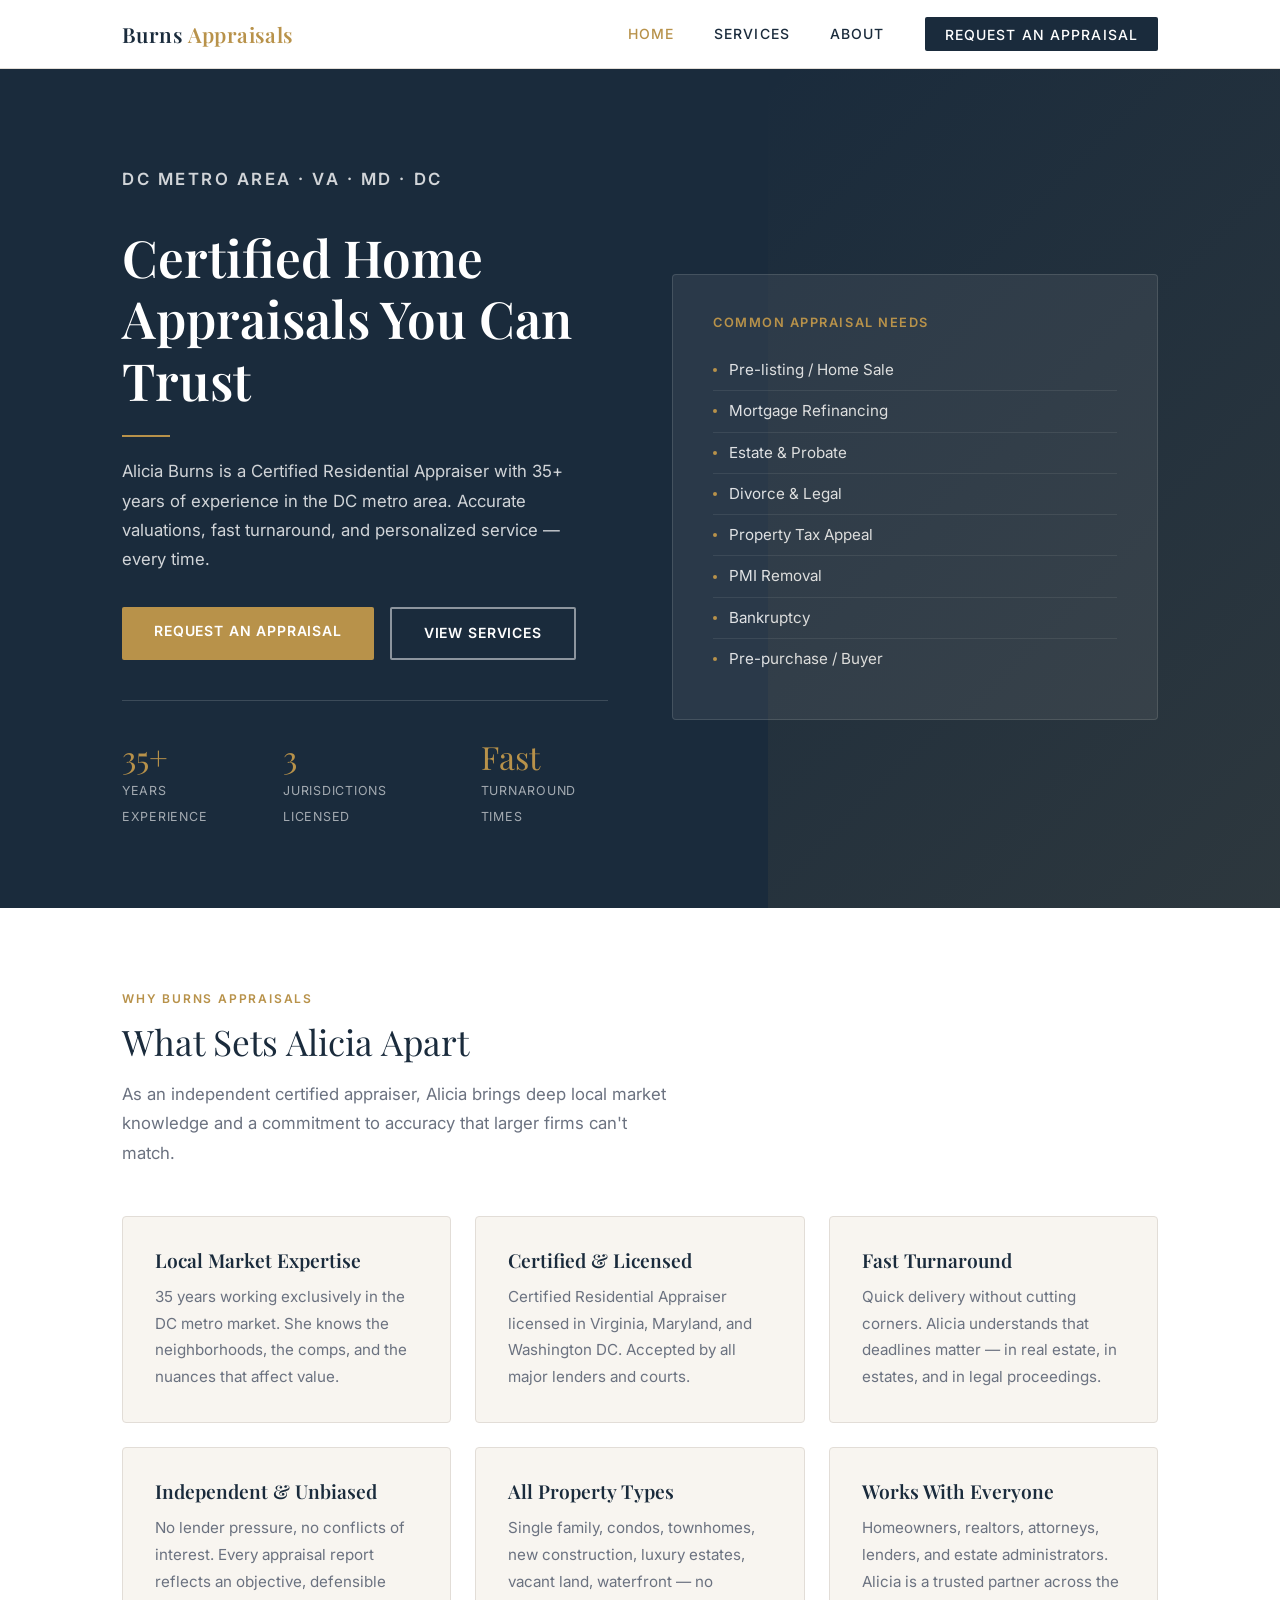
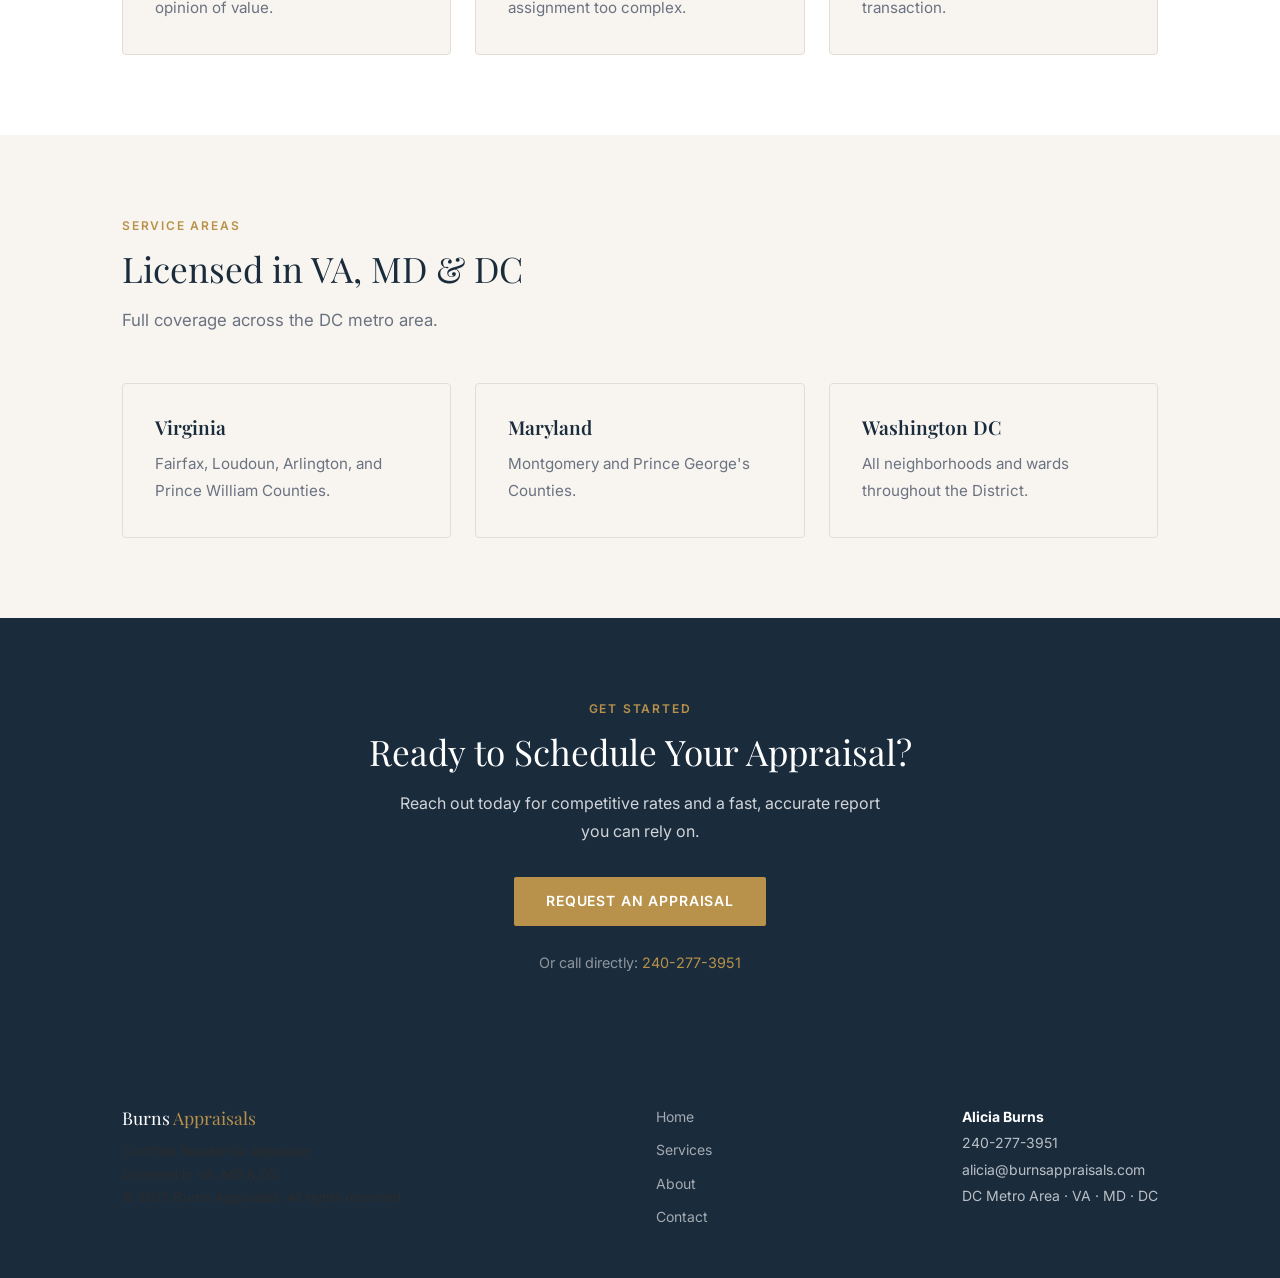
==== index.html @ 236db865 "Initial site build" ====
<!DOCTYPE html>
<html lang="en">
<head>
  <meta charset="UTF-8" />
  <meta name="viewport" content="width=device-width, initial-scale=1.0" />
  <title>Burns Appraisals | Certified Residential Appraiser — DC Metro Area</title>
  <meta name="description" content="Accurate, reliable home appraisals for the DC metro area. Certified in VA, MD & DC. Pre-listing, estate, divorce, PMI removal and more. Fast turnaround." />
  <link rel="stylesheet" href="style.css" />
</head>
<body>

<nav>
  <div class="nav-inner">
    <a href="index.html" class="nav-logo">Burns <span>Appraisals</span></a>
    <ul class="nav-links">
      <li><a href="index.html" class="active">Home</a></li>
      <li><a href="services.html">Services</a></li>
      <li><a href="about.html">About</a></li>
      <li><a href="contact.html" class="nav-cta">Request an Appraisal</a></li>
    </ul>
  </div>
</nav>

<!-- HERO -->
<section class="hero">
  <div class="hero-inner">
    <div>
      <p class="hero-eyebrow">DC Metro Area · VA · MD · DC</p>
      <h1>Certified Home Appraisals You Can Trust</h1>
      <div class="gold-rule"></div>
      <p>Alicia Burns is a Certified Residential Appraiser with 35+ years of experience in the DC metro area. Accurate valuations, fast turnaround, and personalized service — every time.</p>
      <div style="display:flex; gap:1rem; flex-wrap:wrap;">
        <a href="contact.html" class="btn btn-primary">Request an Appraisal</a>
        <a href="services.html" class="btn btn-outline-white">View Services</a>
      </div>
      <div class="hero-stats">
        <div>
          <span class="stat-num">35+</span>
          <span class="stat-label">Years Experience</span>
        </div>
        <div>
          <span class="stat-num">3</span>
          <span class="stat-label">Jurisdictions Licensed</span>
        </div>
        <div>
          <span class="stat-num">Fast</span>
          <span class="stat-label">Turnaround Times</span>
        </div>
      </div>
    </div>
    <div class="hero-card">
      <h3>Common Appraisal Needs</h3>
      <ul>
        <li>Pre-listing / Home Sale</li>
        <li>Mortgage Refinancing</li>
        <li>Estate &amp; Probate</li>
        <li>Divorce &amp; Legal</li>
        <li>Property Tax Appeal</li>
        <li>PMI Removal</li>
        <li>Bankruptcy</li>
        <li>Pre-purchase / Buyer</li>
      </ul>
    </div>
  </div>
</section>

<!-- WHY BURNS -->
<section>
  <div class="container">
    <p class="section-eyebrow">Why Burns Appraisals</p>
    <h2 class="section-title">What Sets Alicia Apart</h2>
    <p class="section-sub">As an independent certified appraiser, Alicia brings deep local market knowledge and a commitment to accuracy that larger firms can't match.</p>
    <div class="card-grid card-grid-3">
      <div class="card">
        <h3>Local Market Expertise</h3>
        <p>35 years working exclusively in the DC metro market. She knows the neighborhoods, the comps, and the nuances that affect value.</p>
      </div>
      <div class="card">
        <h3>Certified &amp; Licensed</h3>
        <p>Certified Residential Appraiser licensed in Virginia, Maryland, and Washington DC. Accepted by all major lenders and courts.</p>
      </div>
      <div class="card">
        <h3>Fast Turnaround</h3>
        <p>Quick delivery without cutting corners. Alicia understands that deadlines matter — in real estate, in estates, and in legal proceedings.</p>
      </div>
      <div class="card">
        <h3>Independent &amp; Unbiased</h3>
        <p>No lender pressure, no conflicts of interest. Every appraisal report reflects an objective, defensible opinion of value.</p>
      </div>
      <div class="card">
        <h3>All Property Types</h3>
        <p>Single family, condos, townhomes, new construction, luxury estates, vacant land, waterfront — no assignment too complex.</p>
      </div>
      <div class="card">
        <h3>Works With Everyone</h3>
        <p>Homeowners, realtors, attorneys, lenders, and estate administrators. Alicia is a trusted partner across the transaction.</p>
      </div>
    </div>
  </div>
</section>

<!-- SERVICE AREAS -->
<section class="section-light">
  <div class="container">
    <p class="section-eyebrow">Service Areas</p>
    <h2 class="section-title">Licensed in VA, MD &amp; DC</h2>
    <p class="section-sub">Full coverage across the DC metro area.</p>
    <div class="card-grid card-grid-3">
      <div class="card">
        <h3>Virginia</h3>
        <p>Fairfax, Loudoun, Arlington, and Prince William Counties.</p>
      </div>
      <div class="card">
        <h3>Maryland</h3>
        <p>Montgomery and Prince George's Counties.</p>
      </div>
      <div class="card">
        <h3>Washington DC</h3>
        <p>All neighborhoods and wards throughout the District.</p>
      </div>
    </div>
  </div>
</section>

<!-- CTA BANNER -->
<section class="section-navy">
  <div class="container" style="text-align:center;">
    <p class="section-eyebrow">Get Started</p>
    <h2 style="margin-bottom:1rem;">Ready to Schedule Your Appraisal?</h2>
    <p style="max-width:500px; margin:0 auto 2rem;">Reach out today for competitive rates and a fast, accurate report you can rely on.</p>
    <a href="contact.html" class="btn btn-primary">Request an Appraisal</a>
    <p style="margin-top:1.5rem; font-size:0.9rem; color:rgba(255,255,255,0.5);">Or call directly: <a href="tel:2402773951" style="color:var(--gold);">240-277-3951</a></p>
  </div>
</section>

<footer>
  <div class="footer-inner">
    <div>
      <div class="footer-brand">Burns <span>Appraisals</span></div>
      <p class="footer-copy">Certified Residential Appraiser<br>Licensed in VA, MD &amp; DC<br>© 2025 Burns Appraisals. All rights reserved.</p>
    </div>
    <ul class="footer-links">
      <li><a href="index.html">Home</a></li>
      <li><a href="services.html">Services</a></li>
      <li><a href="about.html">About</a></li>
      <li><a href="contact.html">Contact</a></li>
    </ul>
    <div class="footer-contact">
      <strong style="color:var(--white);">Alicia Burns</strong><br>
      <a href="tel:2402773951">240-277-3951</a><br>
      <a href="mailto:alicia@burnsappraisals.com">alicia@burnsappraisals.com</a><br>
      DC Metro Area · VA · MD · DC
    </div>
  </div>
</footer>

</body>
</html>
---- style.css ----
/* =============================================
   BURNS APPRAISALS — Global Styles
   burnsappraisals.net
   ============================================= */

@import url('https://fonts.googleapis.com/css2?family=Playfair+Display:wght@400;600&family=Inter:wght@300;400;500;600&display=swap');

:root {
  --navy:    #1a2b3c;
  --slate:   #3a5068;
  --gold:    #b8924a;
  --cream:   #f8f5f0;
  --white:   #ffffff;
  --text:    #2c2c2c;
  --muted:   #6b7280;
  --border:  #e2ddd7;
}

*, *::before, *::after { box-sizing: border-box; margin: 0; padding: 0; }

html { scroll-behavior: smooth; }

body {
  font-family: 'Inter', sans-serif;
  font-weight: 400;
  color: var(--text);
  background: var(--white);
  line-height: 1.6;
}

/* ---- TYPOGRAPHY ---- */
h1, h2, h3 {
  font-family: 'Playfair Display', Georgia, serif;
  line-height: 1.2;
}

h1 { font-size: clamp(2rem, 5vw, 3.2rem); font-weight: 600; }
h2 { font-size: clamp(1.5rem, 3vw, 2.2rem); font-weight: 400; }
h3 { font-size: 1.2rem; font-weight: 600; }

p { font-size: 1rem; line-height: 1.75; color: var(--text); }

a { color: var(--gold); text-decoration: none; }
a:hover { text-decoration: underline; }

/* ---- LAYOUT ---- */
.container {
  max-width: 1100px;
  margin: 0 auto;
  padding: 0 2rem;
}

section { padding: 5rem 0; }

/* ---- NAV ---- */
nav {
  position: sticky;
  top: 0;
  z-index: 100;
  background: var(--white);
  border-bottom: 1px solid var(--border);
}

.nav-inner {
  display: flex;
  align-items: center;
  justify-content: space-between;
  padding: 1.1rem 2rem;
  max-width: 1100px;
  margin: 0 auto;
}

.nav-logo {
  font-family: 'Playfair Display', serif;
  font-size: 1.3rem;
  color: var(--navy);
  letter-spacing: 0.02em;
  font-weight: 600;
  text-decoration: none;
}

.nav-logo span {
  color: var(--gold);
}

.nav-links {
  display: flex;
  gap: 2.5rem;
  list-style: none;
}

.nav-links a {
  font-size: 0.875rem;
  font-weight: 500;
  letter-spacing: 0.08em;
  text-transform: uppercase;
  color: var(--navy);
  text-decoration: none;
  transition: color 0.2s;
}

.nav-links a:hover,
.nav-links a.active { color: var(--gold); }

.nav-cta {
  background: var(--navy);
  color: var(--white) !important;
  padding: 0.55rem 1.25rem;
  border-radius: 2px;
  transition: background 0.2s !important;
}

.nav-cta:hover { background: var(--slate) !important; color: var(--white) !important; text-decoration: none !important; }

/* ---- HERO ---- */
.hero {
  background: var(--navy);
  color: var(--white);
  padding: 6rem 0 5rem;
  position: relative;
  overflow: hidden;
}

.hero::before {
  content: '';
  position: absolute;
  top: 0; right: 0;
  width: 40%;
  height: 100%;
  background: linear-gradient(135deg, transparent 0%, rgba(184,146,74,0.12) 100%);
  pointer-events: none;
}

.hero-inner {
  max-width: 1100px;
  margin: 0 auto;
  padding: 0 2rem;
  display: grid;
  grid-template-columns: 1fr 1fr;
  gap: 4rem;
  align-items: center;
}

.hero-eyebrow {
  font-size: 0.8rem;
  font-weight: 600;
  letter-spacing: 0.15em;
  text-transform: uppercase;
  color: var(--gold);
  margin-bottom: 1rem;
}

.hero h1 { color: var(--white); margin-bottom: 1.5rem; }

.hero p {
  color: rgba(255,255,255,0.8);
  font-size: 1.05rem;
  margin-bottom: 2rem;
}

.hero-stats {
  display: flex;
  gap: 2.5rem;
  margin-top: 2.5rem;
  padding-top: 2.5rem;
  border-top: 1px solid rgba(255,255,255,0.15);
}

.stat-num {
  font-family: 'Playfair Display', serif;
  font-size: 2rem;
  color: var(--gold);
  display: block;
  line-height: 1;
  margin-bottom: 0.25rem;
}

.stat-label {
  font-size: 0.78rem;
  letter-spacing: 0.06em;
  text-transform: uppercase;
  color: rgba(255,255,255,0.6);
}

.hero-card {
  background: rgba(255,255,255,0.07);
  border: 1px solid rgba(255,255,255,0.12);
  border-radius: 4px;
  padding: 2.5rem;
}

.hero-card h3 {
  color: var(--white);
  font-family: 'Inter', sans-serif;
  font-size: 0.8rem;
  letter-spacing: 0.12em;
  text-transform: uppercase;
  margin-bottom: 1.25rem;
  color: var(--gold);
}

.hero-card ul {
  list-style: none;
}

.hero-card ul li {
  color: rgba(255,255,255,0.85);
  font-size: 0.95rem;
  padding: 0.5rem 0;
  border-bottom: 1px solid rgba(255,255,255,0.08);
  display: flex;
  align-items: center;
  gap: 0.75rem;
}

.hero-card ul li:last-child { border-bottom: none; }

.hero-card ul li::before {
  content: '';
  width: 4px;
  height: 4px;
  background: var(--gold);
  border-radius: 50%;
  flex-shrink: 0;
}

/* ---- BUTTONS ---- */
.btn {
  display: inline-block;
  padding: 0.85rem 2rem;
  font-size: 0.875rem;
  font-weight: 600;
  letter-spacing: 0.06em;
  text-transform: uppercase;
  border-radius: 2px;
  cursor: pointer;
  transition: all 0.2s;
  text-decoration: none;
  border: none;
}

.btn-primary {
  background: var(--gold);
  color: var(--white);
}

.btn-primary:hover { background: #a07840; color: var(--white); text-decoration: none; }

.btn-outline {
  background: transparent;
  color: var(--navy);
  border: 2px solid var(--navy);
}

.btn-outline:hover { background: var(--navy); color: var(--white); text-decoration: none; }

.btn-outline-white {
  background: transparent;
  color: var(--white);
  border: 2px solid rgba(255,255,255,0.5);
}

.btn-outline-white:hover { border-color: var(--white); background: rgba(255,255,255,0.08); color: var(--white); text-decoration: none; }

/* ---- SECTION LABELS ---- */
.section-eyebrow {
  font-size: 0.75rem;
  font-weight: 600;
  letter-spacing: 0.15em;
  text-transform: uppercase;
  color: var(--gold);
  margin-bottom: 0.75rem;
}

.section-title { color: var(--navy); margin-bottom: 1rem; }

.section-sub {
  color: var(--muted);
  font-size: 1.05rem;
  max-width: 560px;
  margin-bottom: 3rem;
}

/* ---- DIVIDER ---- */
.gold-rule {
  width: 48px;
  height: 2px;
  background: var(--gold);
  margin: 1.25rem 0;
}

/* ---- CARDS ---- */
.card-grid {
  display: grid;
  gap: 1.5rem;
}

.card-grid-2 { grid-template-columns: repeat(2, 1fr); }
.card-grid-3 { grid-template-columns: repeat(3, 1fr); }

.card {
  background: var(--cream);
  border: 1px solid var(--border);
  border-radius: 4px;
  padding: 2rem;
}

.card h3 { color: var(--navy); margin-bottom: 0.75rem; }
.card p { color: var(--muted); font-size: 0.95rem; }

/* ---- LIGHT SECTION ---- */
.section-light { background: var(--cream); }
.section-navy { background: var(--navy); color: var(--white); }
.section-navy h2 { color: var(--white); }
.section-navy p { color: rgba(255,255,255,0.8); }
.section-navy .section-eyebrow { color: var(--gold); }

/* ---- FOOTER ---- */
footer {
  background: var(--navy);
  color: rgba(255,255,255,0.7);
  padding: 3rem 0;
}

.footer-inner {
  max-width: 1100px;
  margin: 0 auto;
  padding: 0 2rem;
  display: flex;
  justify-content: space-between;
  align-items: flex-start;
  gap: 2rem;
  flex-wrap: wrap;
}

.footer-brand {
  font-family: 'Playfair Display', serif;
  font-size: 1.1rem;
  color: var(--white);
  margin-bottom: 0.5rem;
}

.footer-brand span { color: var(--gold); }

.footer-copy { font-size: 0.82rem; }

.footer-links {
  list-style: none;
  display: flex;
  flex-direction: column;
  gap: 0.5rem;
}

.footer-links a {
  color: rgba(255,255,255,0.6);
  font-size: 0.875rem;
  text-decoration: none;
  transition: color 0.2s;
}

.footer-links a:hover { color: var(--gold); }

.footer-contact { font-size: 0.875rem; line-height: 1.9; }
.footer-contact a { color: rgba(255,255,255,0.7); text-decoration: none; }
.footer-contact a:hover { color: var(--gold); }

/* ---- CONTACT FORM ---- */
.form-group { margin-bottom: 1.25rem; }

label {
  display: block;
  font-size: 0.82rem;
  font-weight: 600;
  letter-spacing: 0.06em;
  text-transform: uppercase;
  color: var(--navy);
  margin-bottom: 0.4rem;
}

input, select, textarea {
  width: 100%;
  padding: 0.75rem 1rem;
  border: 1px solid var(--border);
  border-radius: 2px;
  font-family: 'Inter', sans-serif;
  font-size: 0.95rem;
  color: var(--text);
  background: var(--white);
  transition: border-color 0.2s;
}

input:focus, select:focus, textarea:focus {
  outline: none;
  border-color: var(--gold);
}

textarea { resize: vertical; min-height: 120px; }

/* ---- MOBILE ---- */
@media (max-width: 768px) {
  .hero-inner { grid-template-columns: 1fr; gap: 2.5rem; }
  .hero-card { display: none; }
  .card-grid-2, .card-grid-3 { grid-template-columns: 1fr; }
  .hero-stats { gap: 1.5rem; }
  .nav-links { display: none; }
  .footer-inner { flex-direction: column; }
}
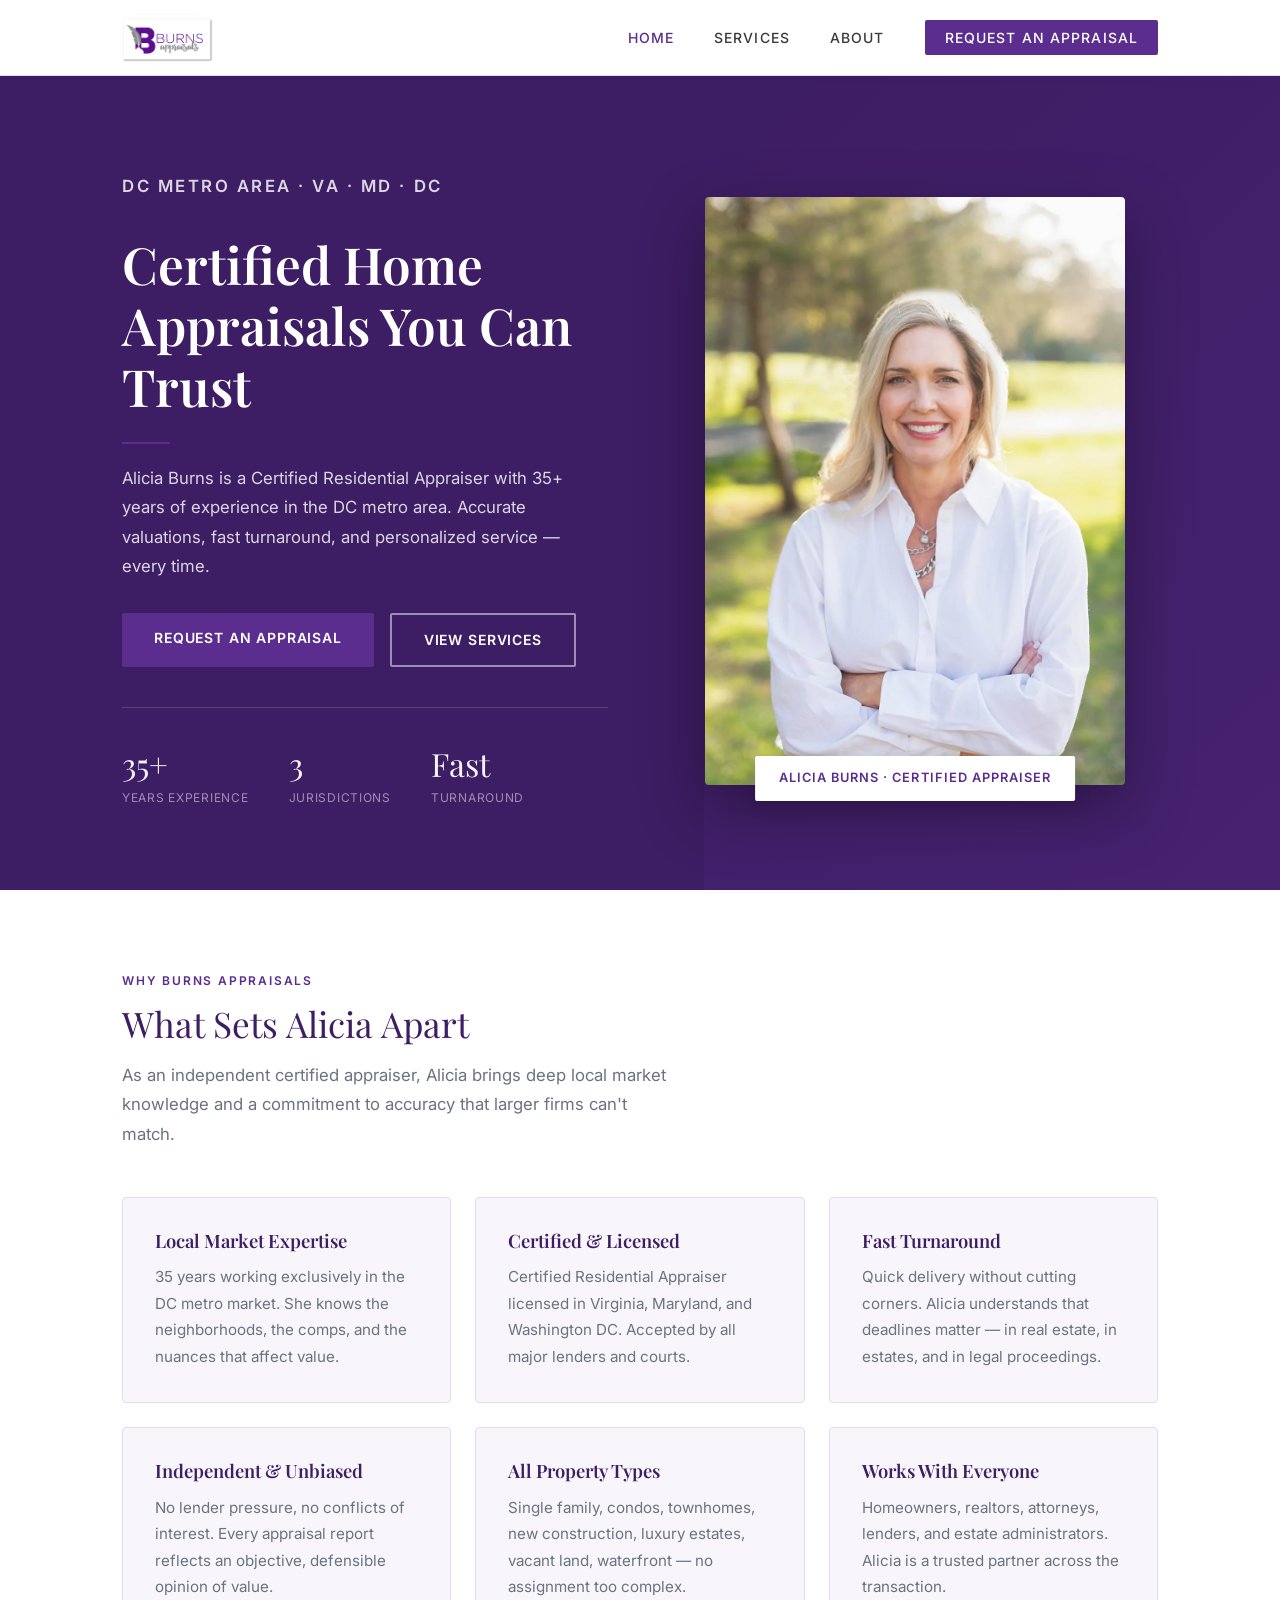
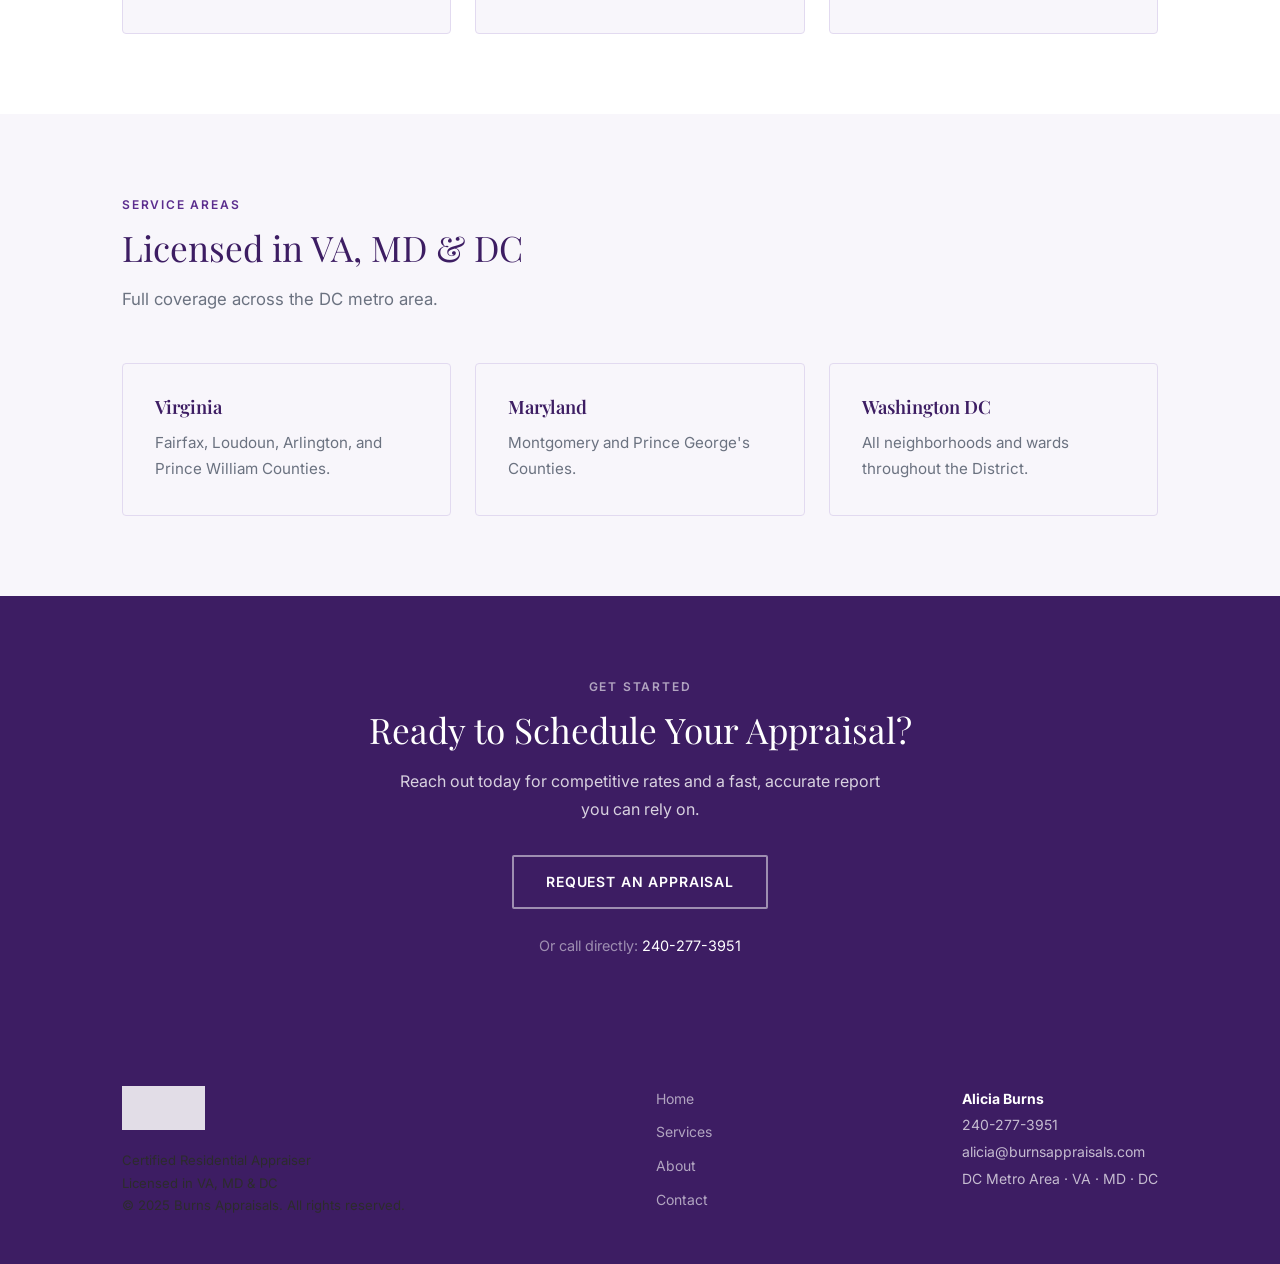
==== commit 5c731da7: "Add logo, photo, and purple brand colors" ====
--- a/index.html
+++ b/index.html
@@ -11,7 +11,7 @@
 
 <nav>
   <div class="nav-inner">
-    <a href="index.html" class="nav-logo">Burns <span>Appraisals</span></a>
+    <a href="index.html" class="nav-logo"><img src="logo.png" alt="Burns Appraisals" /></a>
     <ul class="nav-links">
       <li><a href="index.html" class="active">Home</a></li>
       <li><a href="services.html">Services</a></li>
@@ -27,7 +27,7 @@
     <div>
       <p class="hero-eyebrow">DC Metro Area · VA · MD · DC</p>
       <h1>Certified Home Appraisals You Can Trust</h1>
-      <div class="gold-rule"></div>
+      <div class="purple-rule"></div>
       <p>Alicia Burns is a Certified Residential Appraiser with 35+ years of experience in the DC metro area. Accurate valuations, fast turnaround, and personalized service — every time.</p>
       <div style="display:flex; gap:1rem; flex-wrap:wrap;">
         <a href="contact.html" class="btn btn-primary">Request an Appraisal</a>
@@ -40,26 +40,17 @@
         </div>
         <div>
           <span class="stat-num">3</span>
-          <span class="stat-label">Jurisdictions Licensed</span>
+          <span class="stat-label">Jurisdictions</span>
         </div>
         <div>
           <span class="stat-num">Fast</span>
-          <span class="stat-label">Turnaround Times</span>
+          <span class="stat-label">Turnaround</span>
         </div>
       </div>
     </div>
-    <div class="hero-card">
-      <h3>Common Appraisal Needs</h3>
-      <ul>
-        <li>Pre-listing / Home Sale</li>
-        <li>Mortgage Refinancing</li>
-        <li>Estate &amp; Probate</li>
-        <li>Divorce &amp; Legal</li>
-        <li>Property Tax Appeal</li>
-        <li>PMI Removal</li>
-        <li>Bankruptcy</li>
-        <li>Pre-purchase / Buyer</li>
-      </ul>
+    <div class="hero-photo-wrap">
+      <img src="alicia-burns.webp" alt="Alicia Burns, Certified Residential Appraiser" />
+      <div class="hero-photo-badge">Alicia Burns · Certified Appraiser</div>
     </div>
   </div>
 </section>
@@ -123,20 +114,20 @@
 </section>
 
 <!-- CTA BANNER -->
-<section class="section-navy">
+<section class="section-purple">
   <div class="container" style="text-align:center;">
     <p class="section-eyebrow">Get Started</p>
     <h2 style="margin-bottom:1rem;">Ready to Schedule Your Appraisal?</h2>
     <p style="max-width:500px; margin:0 auto 2rem;">Reach out today for competitive rates and a fast, accurate report you can rely on.</p>
-    <a href="contact.html" class="btn btn-primary">Request an Appraisal</a>
-    <p style="margin-top:1.5rem; font-size:0.9rem; color:rgba(255,255,255,0.5);">Or call directly: <a href="tel:2402773951" style="color:var(--gold);">240-277-3951</a></p>
+    <a href="contact.html" class="btn btn-outline-white">Request an Appraisal</a>
+    <p style="margin-top:1.5rem; font-size:0.9rem; color:rgba(255,255,255,0.5);">Or call directly: <a href="tel:2402773951" style="color:var(--white);">240-277-3951</a></p>
   </div>
 </section>
 
 <footer>
   <div class="footer-inner">
     <div>
-      <div class="footer-brand">Burns <span>Appraisals</span></div>
+      <div class="footer-logo"><img src="logo.png" alt="Burns Appraisals" /></div>
       <p class="footer-copy">Certified Residential Appraiser<br>Licensed in VA, MD &amp; DC<br>© 2025 Burns Appraisals. All rights reserved.</p>
     </div>
     <ul class="footer-links">
--- a/style.css
+++ b/style.css
@@ -6,18 +6,19 @@
 @import url('https://fonts.googleapis.com/css2?family=Playfair+Display:wght@400;600&family=Inter:wght@300;400;500;600&display=swap');
 
 :root {
-  --navy:    #1a2b3c;
-  --slate:   #3a5068;
-  --gold:    #b8924a;
-  --cream:   #f8f5f0;
+  --purple:  #5B2D8E;
+  --purple-dark: #3d1d63;
+  --purple-light: #7340a8;
+  --gray:    #6b7280;
+  --gray-dark: #3a3a3a;
+  --cream:   #f8f6fb;
   --white:   #ffffff;
   --text:    #2c2c2c;
   --muted:   #6b7280;
-  --border:  #e2ddd7;
+  --border:  #e2daf0;
 }
 
 *, *::before, *::after { box-sizing: border-box; margin: 0; padding: 0; }
-
 html { scroll-behavior: smooth; }
 
 body {
@@ -28,7 +29,6 @@
   line-height: 1.6;
 }
 
-/* ---- TYPOGRAPHY ---- */
 h1, h2, h3 {
   font-family: 'Playfair Display', Georgia, serif;
   line-height: 1.2;
@@ -36,20 +36,14 @@
 
 h1 { font-size: clamp(2rem, 5vw, 3.2rem); font-weight: 600; }
 h2 { font-size: clamp(1.5rem, 3vw, 2.2rem); font-weight: 400; }
-h3 { font-size: 1.2rem; font-weight: 600; }
+h3 { font-size: 1.15rem; font-weight: 600; }
 
 p { font-size: 1rem; line-height: 1.75; color: var(--text); }
-
-a { color: var(--gold); text-decoration: none; }
+a { color: var(--purple); text-decoration: none; }
 a:hover { text-decoration: underline; }
 
 /* ---- LAYOUT ---- */
-.container {
-  max-width: 1100px;
-  margin: 0 auto;
-  padding: 0 2rem;
-}
-
+.container { max-width: 1100px; margin: 0 auto; padding: 0 2rem; }
 section { padding: 5rem 0; }
 
 /* ---- NAV ---- */
@@ -59,62 +53,47 @@
   z-index: 100;
   background: var(--white);
   border-bottom: 1px solid var(--border);
+  box-shadow: 0 1px 8px rgba(91,45,142,0.06);
 }
 
 .nav-inner {
   display: flex;
   align-items: center;
   justify-content: space-between;
-  padding: 1.1rem 2rem;
+  padding: 0.85rem 2rem;
   max-width: 1100px;
   margin: 0 auto;
 }
 
-.nav-logo {
-  font-family: 'Playfair Display', serif;
-  font-size: 1.3rem;
-  color: var(--navy);
-  letter-spacing: 0.02em;
-  font-weight: 600;
-  text-decoration: none;
-}
-
-.nav-logo span {
-  color: var(--gold);
-}
-
-.nav-links {
-  display: flex;
-  gap: 2.5rem;
-  list-style: none;
-}
+.nav-logo img { height: 48px; width: auto; display: block; }
+
+.nav-links { display: flex; gap: 2.5rem; list-style: none; align-items: center; }
 
 .nav-links a {
   font-size: 0.875rem;
   font-weight: 500;
   letter-spacing: 0.08em;
   text-transform: uppercase;
-  color: var(--navy);
+  color: var(--gray-dark);
   text-decoration: none;
   transition: color 0.2s;
 }
 
-.nav-links a:hover,
-.nav-links a.active { color: var(--gold); }
+.nav-links a:hover, .nav-links a.active { color: var(--purple); }
 
 .nav-cta {
-  background: var(--navy);
+  background: var(--purple) !important;
   color: var(--white) !important;
   padding: 0.55rem 1.25rem;
   border-radius: 2px;
   transition: background 0.2s !important;
 }
 
-.nav-cta:hover { background: var(--slate) !important; color: var(--white) !important; text-decoration: none !important; }
+.nav-cta:hover { background: var(--purple-dark) !important; text-decoration: none !important; }
 
 /* ---- HERO ---- */
 .hero {
-  background: var(--navy);
+  background: var(--purple-dark);
   color: var(--white);
   padding: 6rem 0 5rem;
   position: relative;
@@ -125,9 +104,9 @@
   content: '';
   position: absolute;
   top: 0; right: 0;
-  width: 40%;
+  width: 45%;
   height: 100%;
-  background: linear-gradient(135deg, transparent 0%, rgba(184,146,74,0.12) 100%);
+  background: linear-gradient(135deg, transparent 0%, rgba(91,45,142,0.3) 100%);
   pointer-events: none;
 }
 
@@ -146,17 +125,12 @@
   font-weight: 600;
   letter-spacing: 0.15em;
   text-transform: uppercase;
-  color: var(--gold);
+  color: rgba(255,255,255,0.6);
   margin-bottom: 1rem;
 }
 
 .hero h1 { color: var(--white); margin-bottom: 1.5rem; }
-
-.hero p {
-  color: rgba(255,255,255,0.8);
-  font-size: 1.05rem;
-  margin-bottom: 2rem;
-}
+.hero p { color: rgba(255,255,255,0.82); font-size: 1.05rem; margin-bottom: 2rem; }
 
 .hero-stats {
   display: flex;
@@ -169,59 +143,48 @@
 .stat-num {
   font-family: 'Playfair Display', serif;
   font-size: 2rem;
-  color: var(--gold);
+  color: rgba(255,255,255,0.95);
   display: block;
   line-height: 1;
   margin-bottom: 0.25rem;
 }
 
 .stat-label {
-  font-size: 0.78rem;
+  font-size: 0.75rem;
   letter-spacing: 0.06em;
   text-transform: uppercase;
-  color: rgba(255,255,255,0.6);
-}
-
-.hero-card {
-  background: rgba(255,255,255,0.07);
-  border: 1px solid rgba(255,255,255,0.12);
+  color: rgba(255,255,255,0.5);
+}
+
+/* Hero photo card */
+.hero-photo-wrap {
+  position: relative;
+}
+
+.hero-photo-wrap img {
+  width: 100%;
+  max-width: 420px;
   border-radius: 4px;
-  padding: 2.5rem;
-}
-
-.hero-card h3 {
-  color: var(--white);
-  font-family: 'Inter', sans-serif;
+  display: block;
+  margin: 0 auto;
+  box-shadow: 0 24px 64px rgba(0,0,0,0.35);
+}
+
+.hero-photo-badge {
+  position: absolute;
+  bottom: -1rem;
+  left: 50%;
+  transform: translateX(-50%);
+  background: var(--white);
+  color: var(--purple);
+  padding: 0.75rem 1.5rem;
+  border-radius: 2px;
   font-size: 0.8rem;
-  letter-spacing: 0.12em;
-  text-transform: uppercase;
-  margin-bottom: 1.25rem;
-  color: var(--gold);
-}
-
-.hero-card ul {
-  list-style: none;
-}
-
-.hero-card ul li {
-  color: rgba(255,255,255,0.85);
-  font-size: 0.95rem;
-  padding: 0.5rem 0;
-  border-bottom: 1px solid rgba(255,255,255,0.08);
-  display: flex;
-  align-items: center;
-  gap: 0.75rem;
-}
-
-.hero-card ul li:last-child { border-bottom: none; }
-
-.hero-card ul li::before {
-  content: '';
-  width: 4px;
-  height: 4px;
-  background: var(--gold);
-  border-radius: 50%;
-  flex-shrink: 0;
+  font-weight: 600;
+  letter-spacing: 0.08em;
+  text-transform: uppercase;
+  white-space: nowrap;
+  box-shadow: 0 4px 16px rgba(0,0,0,0.15);
 }
 
 /* ---- BUTTONS ---- */
@@ -239,28 +202,14 @@
   border: none;
 }
 
-.btn-primary {
-  background: var(--gold);
-  color: var(--white);
-}
-
-.btn-primary:hover { background: #a07840; color: var(--white); text-decoration: none; }
-
-.btn-outline {
-  background: transparent;
-  color: var(--navy);
-  border: 2px solid var(--navy);
-}
-
-.btn-outline:hover { background: var(--navy); color: var(--white); text-decoration: none; }
-
-.btn-outline-white {
-  background: transparent;
-  color: var(--white);
-  border: 2px solid rgba(255,255,255,0.5);
-}
-
-.btn-outline-white:hover { border-color: var(--white); background: rgba(255,255,255,0.08); color: var(--white); text-decoration: none; }
+.btn-primary { background: var(--purple); color: var(--white); }
+.btn-primary:hover { background: var(--purple-dark); color: var(--white); text-decoration: none; }
+
+.btn-outline { background: transparent; color: var(--purple); border: 2px solid var(--purple); }
+.btn-outline:hover { background: var(--purple); color: var(--white); text-decoration: none; }
+
+.btn-outline-white { background: transparent; color: var(--white); border: 2px solid rgba(255,255,255,0.5); }
+.btn-outline-white:hover { border-color: var(--white); background: rgba(255,255,255,0.1); color: var(--white); text-decoration: none; }
 
 /* ---- SECTION LABELS ---- */
 .section-eyebrow {
@@ -268,33 +217,17 @@
   font-weight: 600;
   letter-spacing: 0.15em;
   text-transform: uppercase;
-  color: var(--gold);
+  color: var(--purple);
   margin-bottom: 0.75rem;
 }
 
-.section-title { color: var(--navy); margin-bottom: 1rem; }
-
-.section-sub {
-  color: var(--muted);
-  font-size: 1.05rem;
-  max-width: 560px;
-  margin-bottom: 3rem;
-}
-
-/* ---- DIVIDER ---- */
-.gold-rule {
-  width: 48px;
-  height: 2px;
-  background: var(--gold);
-  margin: 1.25rem 0;
-}
+.section-title { color: var(--purple-dark); margin-bottom: 1rem; }
+.section-sub { color: var(--muted); font-size: 1.05rem; max-width: 560px; margin-bottom: 3rem; }
+
+.purple-rule { width: 48px; height: 2px; background: var(--purple); margin: 1.25rem 0; }
 
 /* ---- CARDS ---- */
-.card-grid {
-  display: grid;
-  gap: 1.5rem;
-}
-
+.card-grid { display: grid; gap: 1.5rem; }
 .card-grid-2 { grid-template-columns: repeat(2, 1fr); }
 .card-grid-3 { grid-template-columns: repeat(3, 1fr); }
 
@@ -305,19 +238,23 @@
   padding: 2rem;
 }
 
-.card h3 { color: var(--navy); margin-bottom: 0.75rem; }
+.card h3 { color: var(--purple-dark); margin-bottom: 0.75rem; }
 .card p { color: var(--muted); font-size: 0.95rem; }
 
-/* ---- LIGHT SECTION ---- */
+/* ---- SECTIONS ---- */
 .section-light { background: var(--cream); }
-.section-navy { background: var(--navy); color: var(--white); }
-.section-navy h2 { color: var(--white); }
-.section-navy p { color: rgba(255,255,255,0.8); }
-.section-navy .section-eyebrow { color: var(--gold); }
+
+.section-purple {
+  background: var(--purple-dark);
+  color: var(--white);
+}
+.section-purple h2 { color: var(--white); }
+.section-purple p { color: rgba(255,255,255,0.8); }
+.section-purple .section-eyebrow { color: rgba(255,255,255,0.6); }
 
 /* ---- FOOTER ---- */
 footer {
-  background: var(--navy);
+  background: var(--purple-dark);
   color: rgba(255,255,255,0.7);
   padding: 3rem 0;
 }
@@ -333,38 +270,18 @@
   flex-wrap: wrap;
 }
 
-.footer-brand {
-  font-family: 'Playfair Display', serif;
-  font-size: 1.1rem;
-  color: var(--white);
-  margin-bottom: 0.5rem;
-}
-
-.footer-brand span { color: var(--gold); }
-
-.footer-copy { font-size: 0.82rem; }
-
-.footer-links {
-  list-style: none;
-  display: flex;
-  flex-direction: column;
-  gap: 0.5rem;
-}
-
-.footer-links a {
-  color: rgba(255,255,255,0.6);
-  font-size: 0.875rem;
-  text-decoration: none;
-  transition: color 0.2s;
-}
-
-.footer-links a:hover { color: var(--gold); }
+.footer-logo img { height: 44px; width: auto; filter: brightness(0) invert(1); opacity: 0.85; margin-bottom: 0.75rem; }
+.footer-copy { font-size: 0.82rem; line-height: 1.7; }
+
+.footer-links { list-style: none; display: flex; flex-direction: column; gap: 0.5rem; }
+.footer-links a { color: rgba(255,255,255,0.6); font-size: 0.875rem; text-decoration: none; transition: color 0.2s; }
+.footer-links a:hover { color: var(--white); }
 
 .footer-contact { font-size: 0.875rem; line-height: 1.9; }
 .footer-contact a { color: rgba(255,255,255,0.7); text-decoration: none; }
-.footer-contact a:hover { color: var(--gold); }
-
-/* ---- CONTACT FORM ---- */
+.footer-contact a:hover { color: var(--white); }
+
+/* ---- FORM ---- */
 .form-group { margin-bottom: 1.25rem; }
 
 label {
@@ -373,7 +290,7 @@
   font-weight: 600;
   letter-spacing: 0.06em;
   text-transform: uppercase;
-  color: var(--navy);
+  color: var(--purple-dark);
   margin-bottom: 0.4rem;
 }
 
@@ -389,17 +306,13 @@
   transition: border-color 0.2s;
 }
 
-input:focus, select:focus, textarea:focus {
-  outline: none;
-  border-color: var(--gold);
-}
-
+input:focus, select:focus, textarea:focus { outline: none; border-color: var(--purple); }
 textarea { resize: vertical; min-height: 120px; }
 
 /* ---- MOBILE ---- */
 @media (max-width: 768px) {
   .hero-inner { grid-template-columns: 1fr; gap: 2.5rem; }
-  .hero-card { display: none; }
+  .hero-photo-wrap { display: none; }
   .card-grid-2, .card-grid-3 { grid-template-columns: 1fr; }
   .hero-stats { gap: 1.5rem; }
   .nav-links { display: none; }
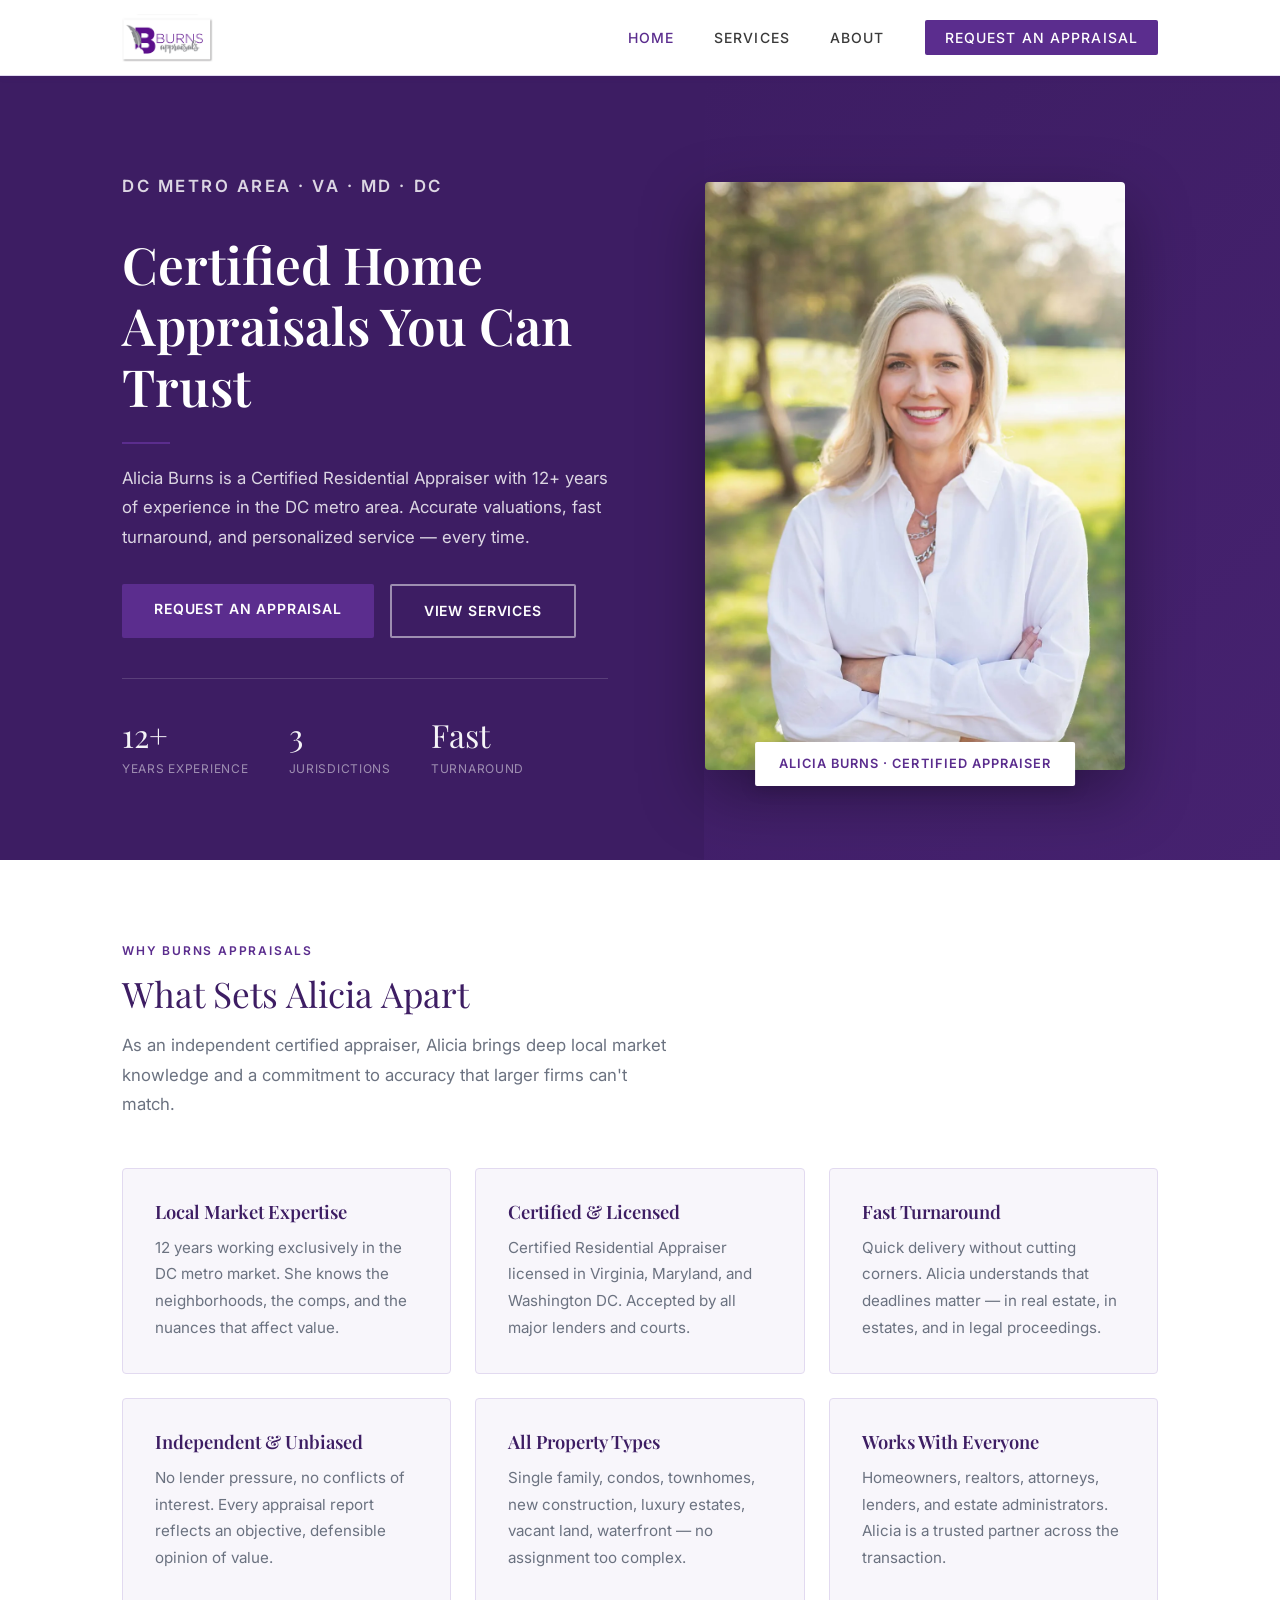
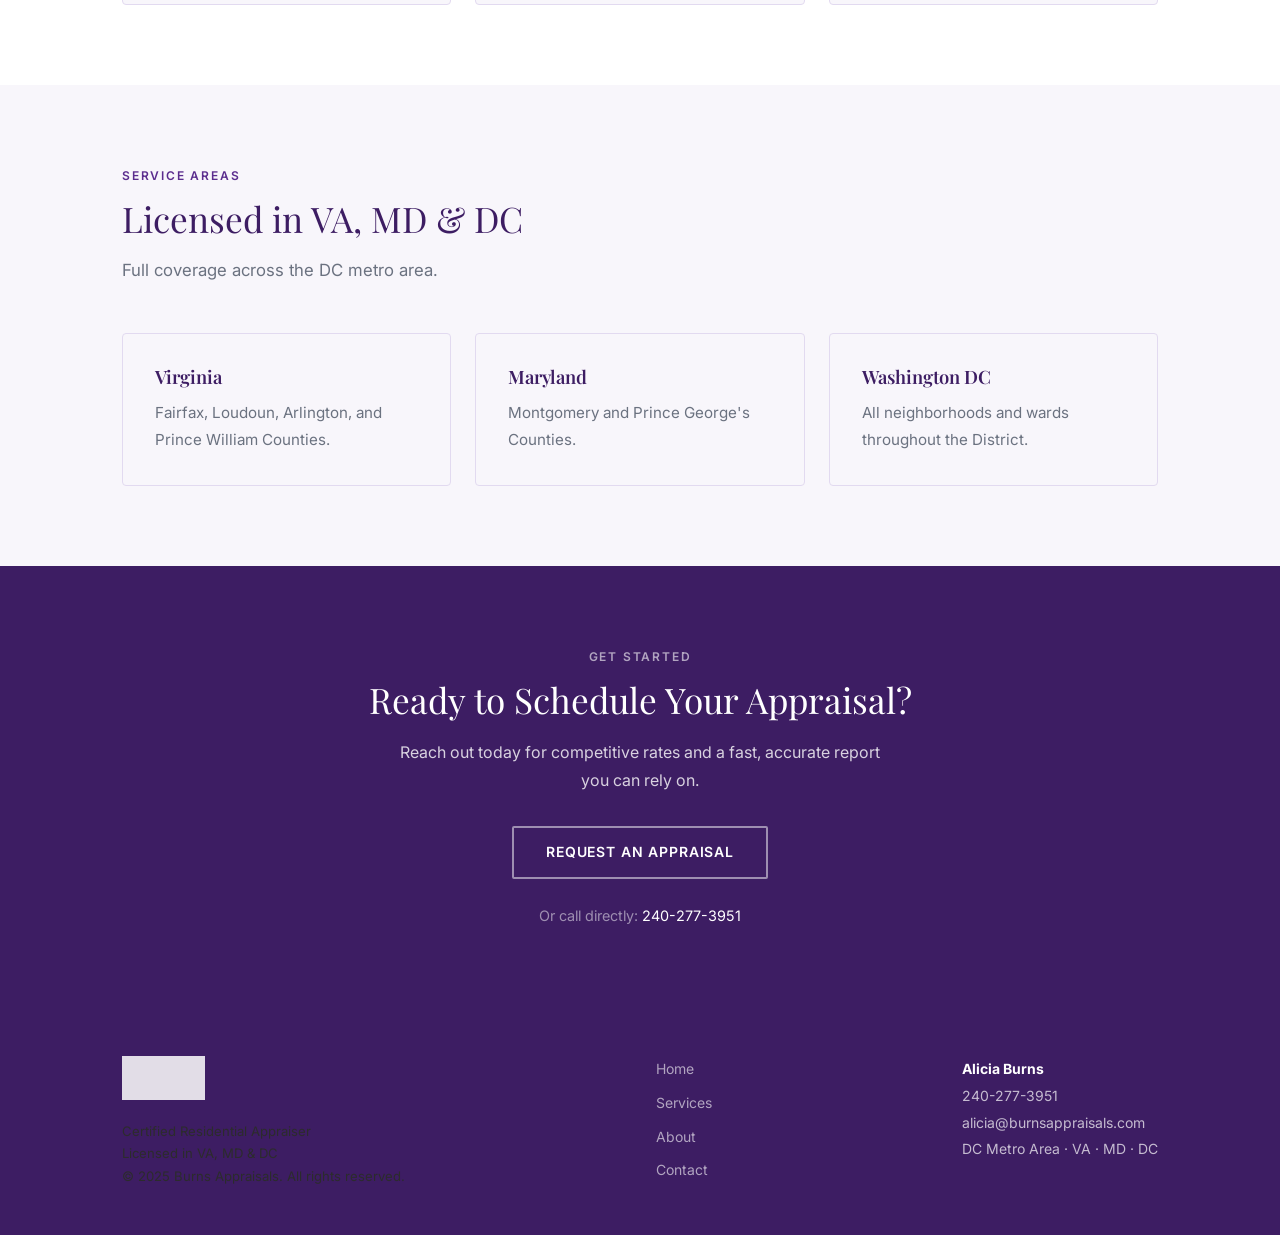
==== commit e10806de: "Update experience from 35 years to 12 years" ====
--- a/index.html
+++ b/index.html
@@ -28,14 +28,14 @@
       <p class="hero-eyebrow">DC Metro Area · VA · MD · DC</p>
       <h1>Certified Home Appraisals You Can Trust</h1>
       <div class="purple-rule"></div>
-      <p>Alicia Burns is a Certified Residential Appraiser with 35+ years of experience in the DC metro area. Accurate valuations, fast turnaround, and personalized service — every time.</p>
+      <p>Alicia Burns is a Certified Residential Appraiser with 12+ years of experience in the DC metro area. Accurate valuations, fast turnaround, and personalized service — every time.</p>
       <div style="display:flex; gap:1rem; flex-wrap:wrap;">
         <a href="contact.html" class="btn btn-primary">Request an Appraisal</a>
         <a href="services.html" class="btn btn-outline-white">View Services</a>
       </div>
       <div class="hero-stats">
         <div>
-          <span class="stat-num">35+</span>
+          <span class="stat-num">12+</span>
           <span class="stat-label">Years Experience</span>
         </div>
         <div>
@@ -64,7 +64,7 @@
     <div class="card-grid card-grid-3">
       <div class="card">
         <h3>Local Market Expertise</h3>
-        <p>35 years working exclusively in the DC metro market. She knows the neighborhoods, the comps, and the nuances that affect value.</p>
+        <p>12 years working exclusively in the DC metro market. She knows the neighborhoods, the comps, and the nuances that affect value.</p>
       </div>
       <div class="card">
         <h3>Certified &amp; Licensed</h3>
--- a/style.css
+++ b/style.css
@@ -312,7 +312,9 @@
 /* ---- MOBILE ---- */
 @media (max-width: 768px) {
   .hero-inner { grid-template-columns: 1fr; gap: 2.5rem; }
-  .hero-photo-wrap { display: none; }
+  .hero-photo-wrap { order: -1; margin-bottom: 1rem; text-align: center; }
+  .hero-photo-wrap img { max-width: 260px; }
+  .hero-photo-badge { position: static; transform: none; display: inline-block; margin-top: 0.75rem; }
   .card-grid-2, .card-grid-3 { grid-template-columns: 1fr; }
   .hero-stats { gap: 1.5rem; }
   .nav-links { display: none; }
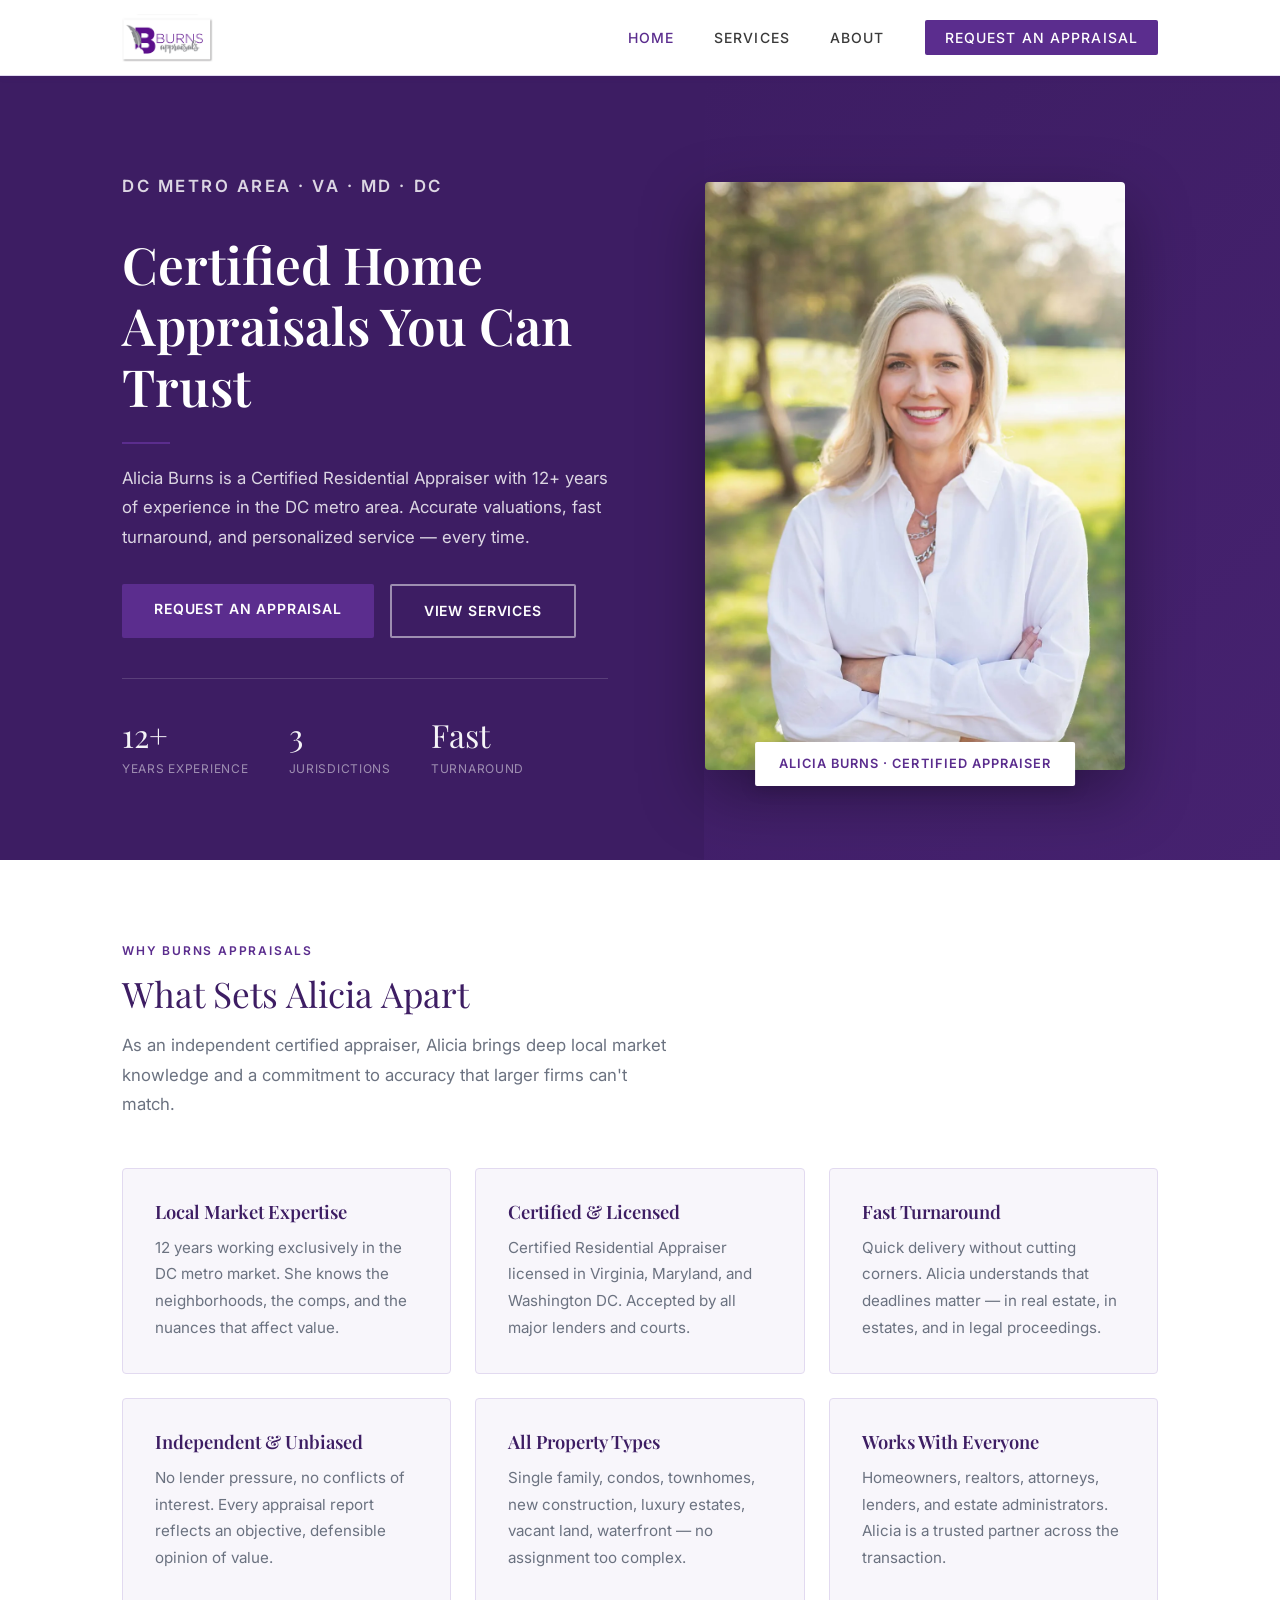
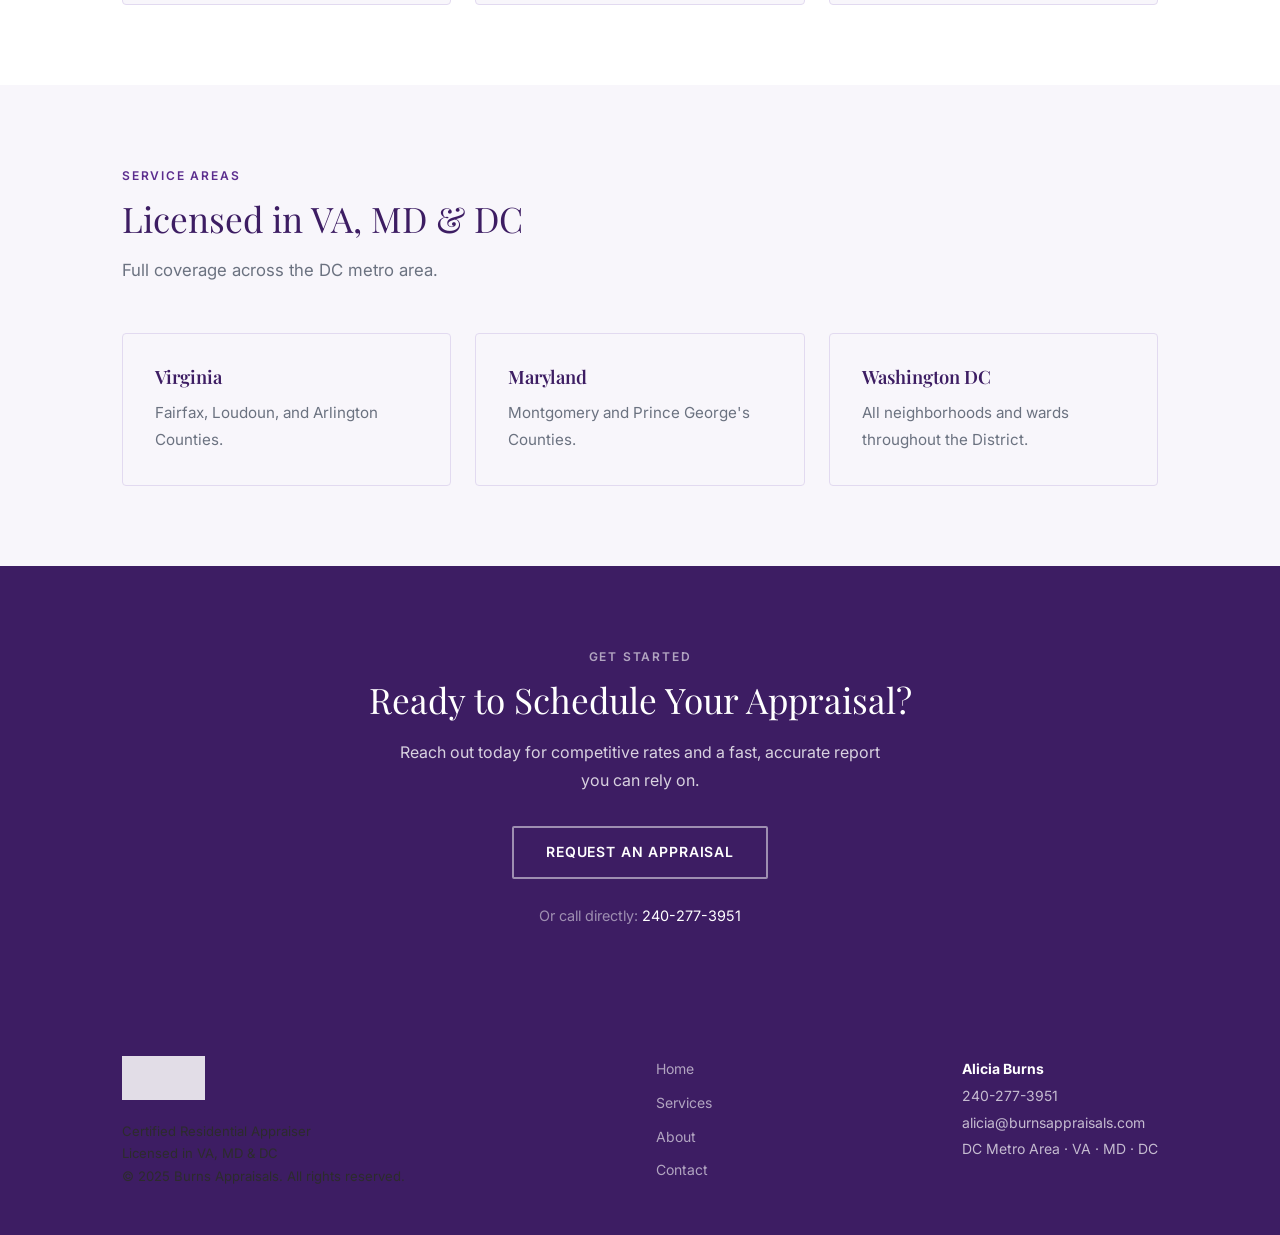
==== commit d09e0380: "Fix experience wording consistency, remove Prince William County from service areas" ====
--- a/index.html
+++ b/index.html
@@ -99,7 +99,7 @@
     <div class="card-grid card-grid-3">
       <div class="card">
         <h3>Virginia</h3>
-        <p>Fairfax, Loudoun, Arlington, and Prince William Counties.</p>
+        <p>Fairfax, Loudoun, and Arlington Counties.</p>
       </div>
       <div class="card">
         <h3>Maryland</h3>
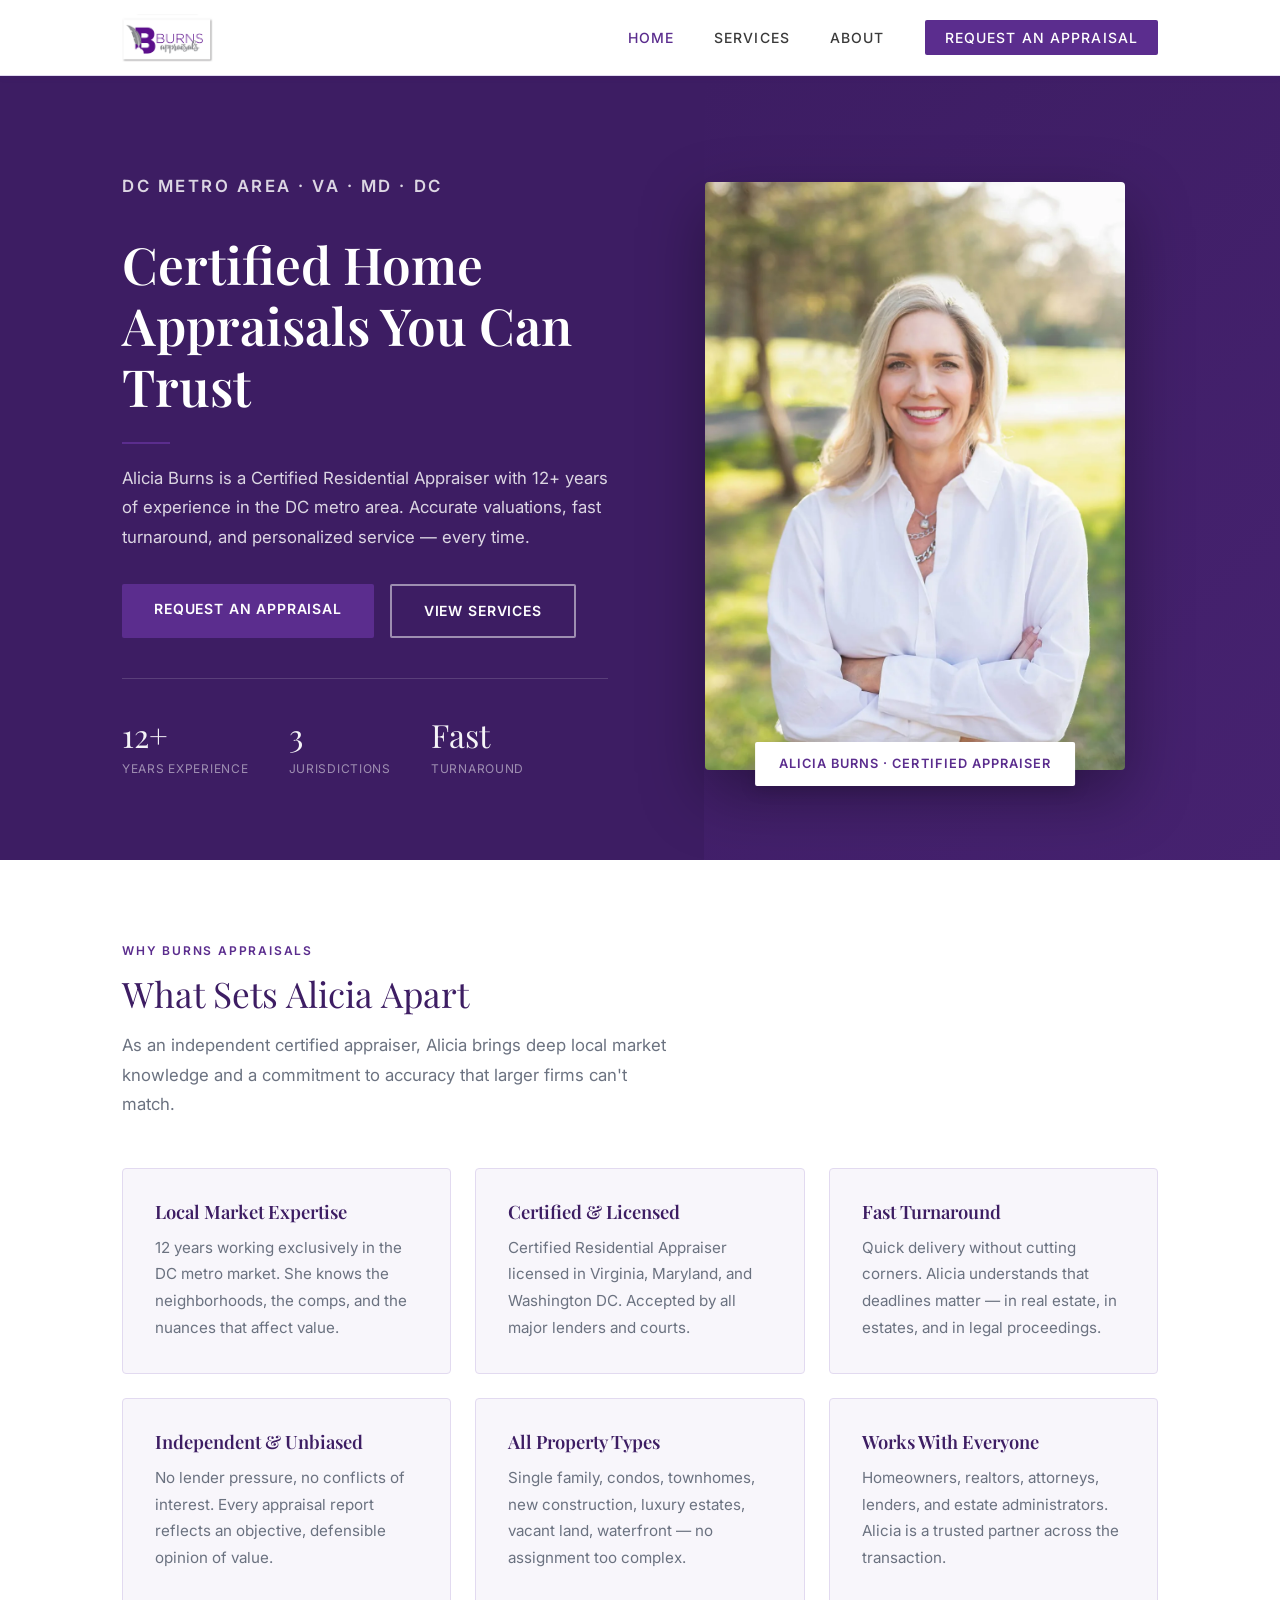
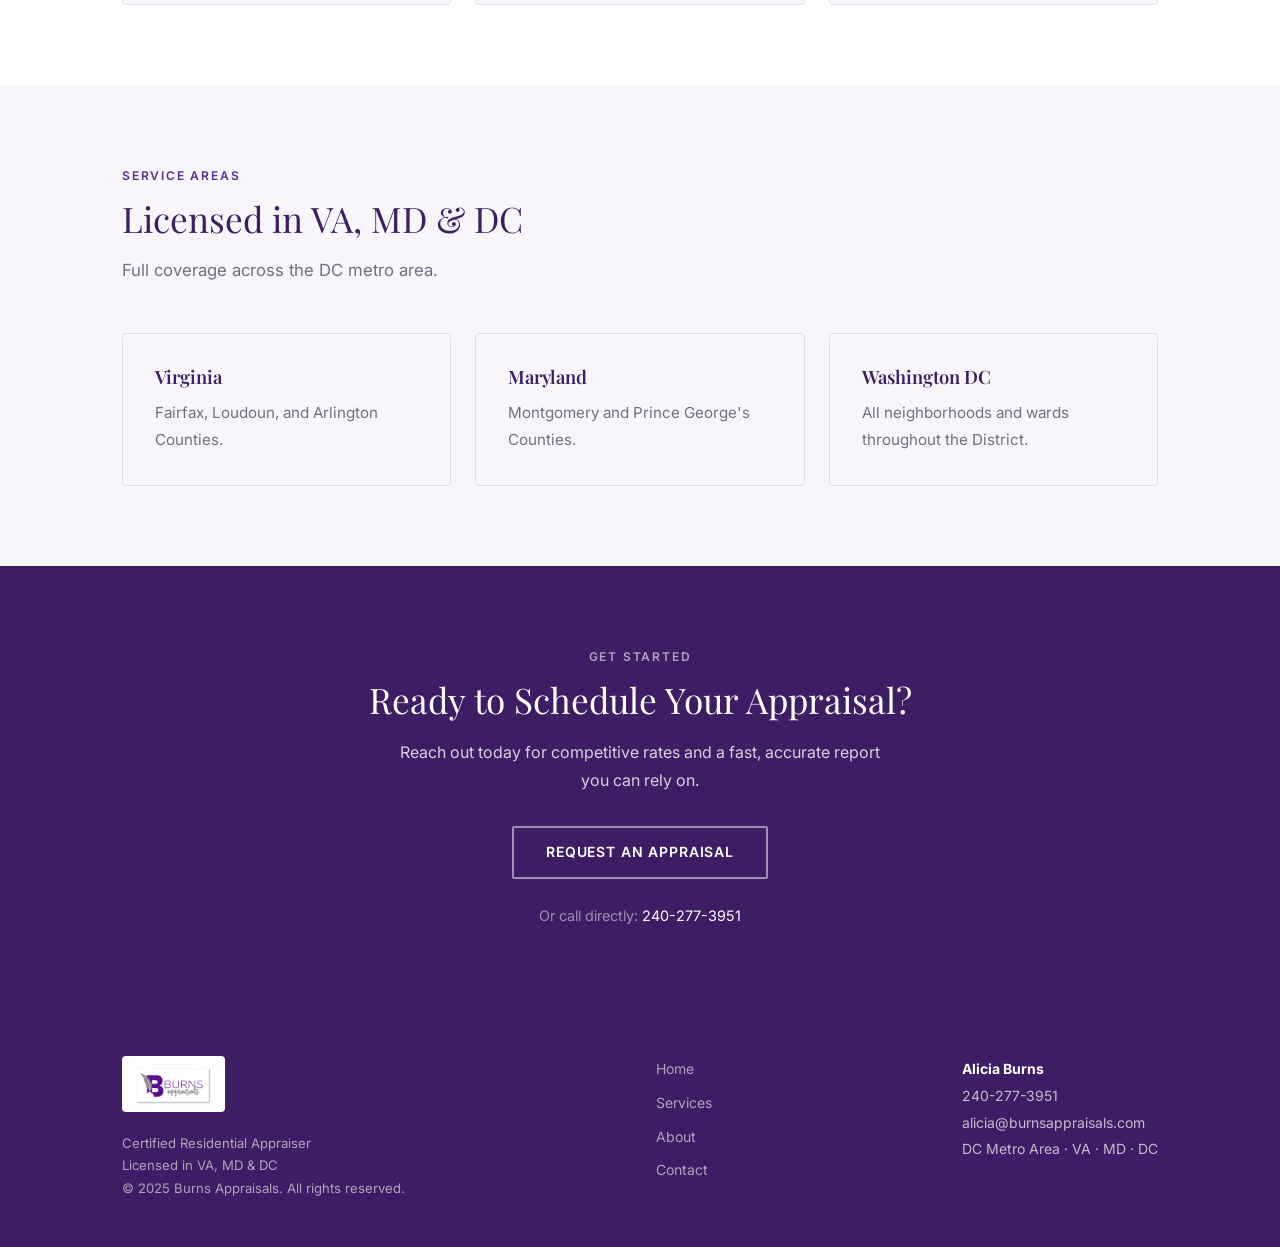
==== commit 5bf200ae: "Add GA4 tracking snippet to index.html" ====
--- a/index.html
+++ b/index.html
@@ -5,6 +5,14 @@
   <meta name="viewport" content="width=device-width, initial-scale=1.0" />
   <title>Burns Appraisals | Certified Residential Appraiser — DC Metro Area</title>
   <meta name="description" content="Accurate, reliable home appraisals for the DC metro area. Certified in VA, MD & DC. Pre-listing, estate, divorce, PMI removal and more. Fast turnaround." />
+
+  <script async src="https://www.googletagmanager.com/gtag/js?id=G-359RJ8YZZY"></script>
+  <script>
+    window.dataLayer = window.dataLayer || [];
+    function gtag(){dataLayer.push(arguments);}
+    gtag('js', new Date());
+    gtag('config', 'G-359RJ8YZZY');
+  </script>
   <link rel="stylesheet" href="style.css" />
 </head>
 <body>
@@ -12,6 +20,7 @@
 <nav>
   <div class="nav-inner">
     <a href="index.html" class="nav-logo"><img src="logo.png" alt="Burns Appraisals" /></a>
+    <button class="nav-toggle" aria-label="Toggle menu" onclick="this.nextElementSibling.classList.toggle('open')">☰</button>
     <ul class="nav-links">
       <li><a href="index.html" class="active">Home</a></li>
       <li><a href="services.html">Services</a></li>
--- a/style.css
+++ b/style.css
@@ -91,6 +91,17 @@
 
 .nav-cta:hover { background: var(--purple-dark) !important; text-decoration: none !important; }
 
+.nav-toggle {
+  display: none;
+  background: none;
+  border: none;
+  font-size: 1.6rem;
+  line-height: 1;
+  color: var(--gray-dark);
+  cursor: pointer;
+  padding: 0.25rem 0.5rem;
+}
+
 /* ---- HERO ---- */
 .hero {
   background: var(--purple-dark);
@@ -270,8 +281,9 @@
   flex-wrap: wrap;
 }
 
-.footer-logo img { height: 44px; width: auto; filter: brightness(0) invert(1); opacity: 0.85; margin-bottom: 0.75rem; }
-.footer-copy { font-size: 0.82rem; line-height: 1.7; }
+.footer-logo { display: inline-block; background: var(--white); padding: 0.5rem 0.85rem; border-radius: 4px; margin-bottom: 0.75rem; }
+.footer-logo img { height: 40px; width: auto; display: block; margin-bottom: 0; }
+.footer-copy { font-size: 0.82rem; line-height: 1.7; color: rgba(255,255,255,0.6); }
 
 .footer-links { list-style: none; display: flex; flex-direction: column; gap: 0.5rem; }
 .footer-links a { color: rgba(255,255,255,0.6); font-size: 0.875rem; text-decoration: none; transition: color 0.2s; }
@@ -318,5 +330,23 @@
   .card-grid-2, .card-grid-3 { grid-template-columns: 1fr; }
   .hero-stats { gap: 1.5rem; }
   .nav-links { display: none; }
+  .nav-toggle { display: block; }
+  .nav-links {
+    display: none;
+    position: absolute;
+    top: 100%;
+    left: 0;
+    right: 0;
+    flex-direction: column;
+    align-items: stretch;
+    gap: 0;
+    background: var(--white);
+    border-top: 1px solid var(--border);
+    box-shadow: 0 8px 16px rgba(0,0,0,0.08);
+  }
+  .nav-links.open { display: flex; }
+  .nav-links li { width: 100%; }
+  .nav-links a { display: block; padding: 1rem 2rem; }
+  .nav-links .nav-cta { margin: 0.75rem 2rem; text-align: center; }
   .footer-inner { flex-direction: column; }
 }
